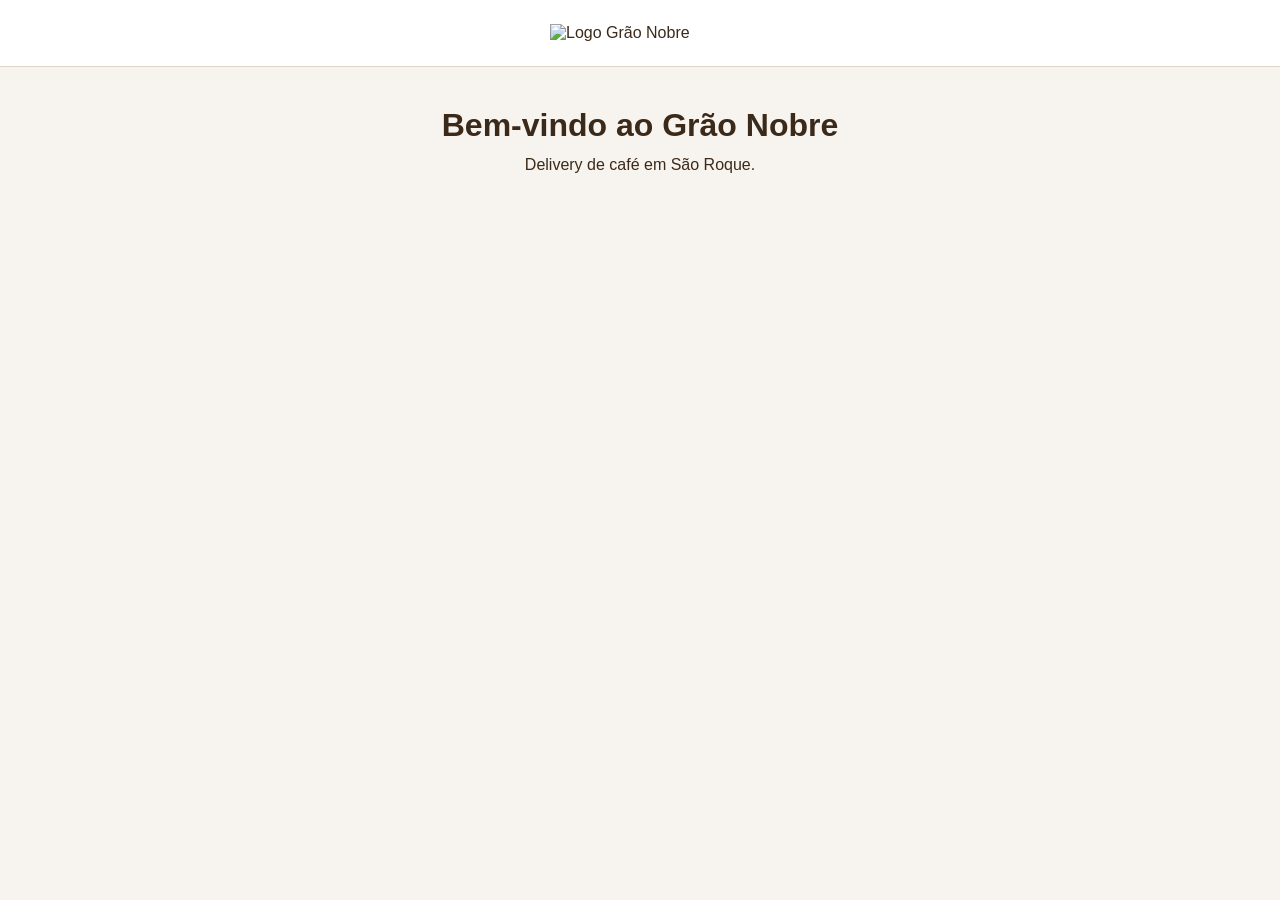
==== grao-nobre-front-end/index.html @ 2cbb4b58 "Implementado estrutura inicial e Logotipo" ====
<!DOCTYPE html>
<html lang="pt-BR">
<head>
    <meta charset="UTF-8">
    <meta name="viewport" content="width=device-width, initial-scale=1.0">
    <title>Grão Nobre São Roque - Desde 2026</title>
    <link rel="stylesheet" href="css/style.css">
</head>
<body>
    <header class="cabecalho">
        <img
            class="logo"
            src="https://res.cloudinary.com/jbci8qwj/image/upload/v1795135930/logo-grao-nobre.png"
            alt="Logo Grão Nobre"
        >
    </header>

    <main class="conteudo">
        <h1>Bem-vindo ao Grão Nobre</h1>
        <p>Delivery de café em São Roque.</p>
    </main>

    <script src="js/api.js"></script>
</body>
</html>
---- grao-nobre-front-end/css/style.css ----
* {
    margin: 0;
    padding: 0;
    box-sizing: border-box;
}

body {
    font-family: Arial, sans-serif;
    background-color: #f7f3ee;
    color: #3b2a1a;
}

.cabecalho {
    display: flex;
    justify-content: center;
    align-items: center;
    padding: 24px;
    background-color: #ffffff;
    border-bottom: 1px solid #e2d6c8;
}

.logo {
    width: 180px;
    height: auto;
}

.conteudo {
    max-width: 1100px;
    margin: 0 auto;
    padding: 40px 20px;
    text-align: center;
}

.conteudo h1 {
    margin-bottom: 12px;
}
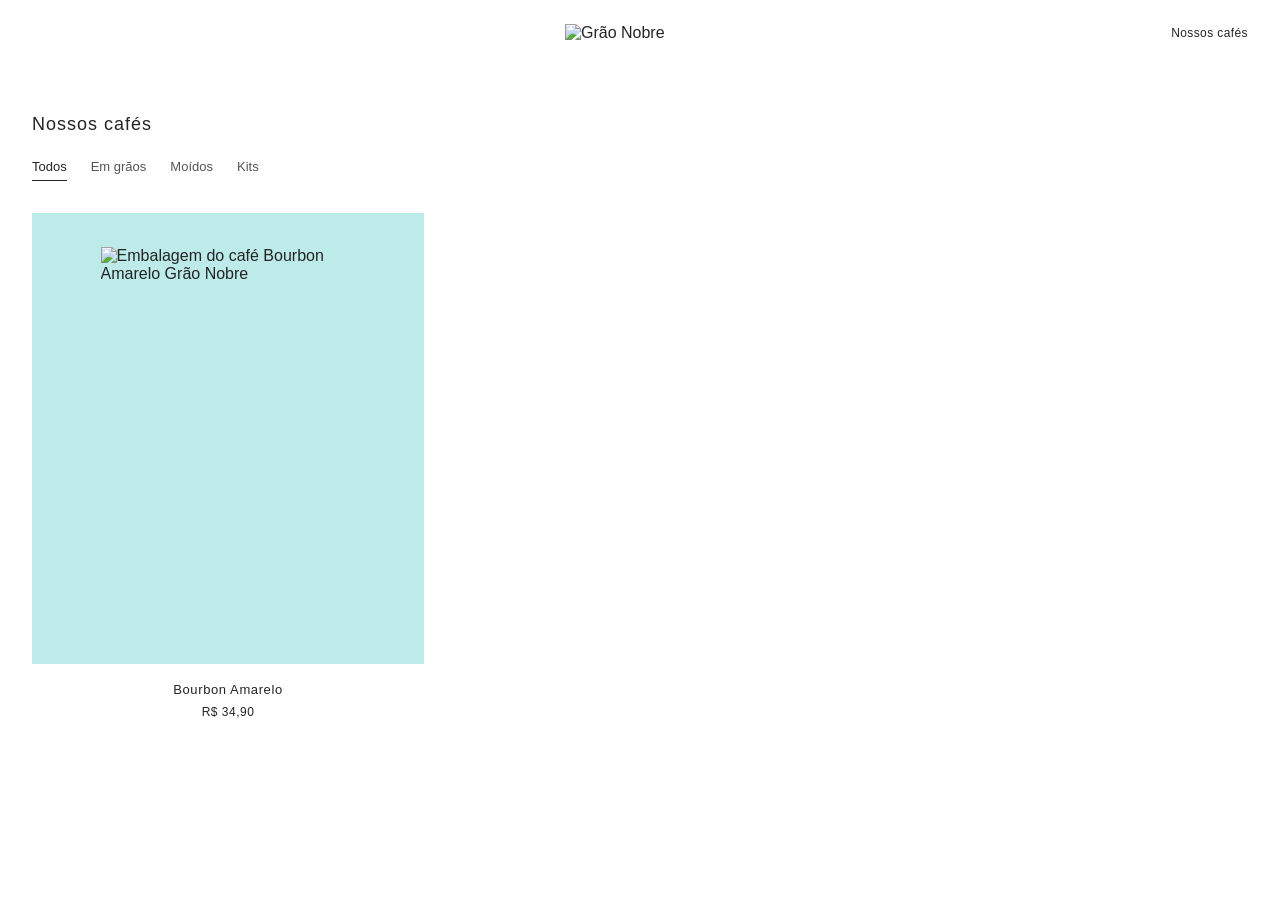
==== commit 57e9c419: "Layout inicial da vitrine com card estático" ====
--- a/grao-nobre-front-end/index.html
+++ b/grao-nobre-front-end/index.html
@@ -3,23 +3,84 @@
 <head>
     <meta charset="UTF-8">
     <meta name="viewport" content="width=device-width, initial-scale=1.0">
-    <title>Grão Nobre São Roque - Desde 2026</title>
+
+    <title>Grão Nobre</title>
+
     <link rel="stylesheet" href="css/style.css">
 </head>
 <body>
     <header class="cabecalho">
-        <img
-            class="logo"
-            src="https://res.cloudinary.com/jbci8qwj/image/upload/v1795135930/logo-grao-nobre.png"
-            alt="Logo Grão Nobre"
-        >
+        <a class="marca" href="index.html" aria-label="Grão Nobre - início">
+            <img
+                class="logo"
+                src="https://res.cloudinary.com/jbci8qwj/image/upload/v1795135930/logo-grao-nobre.png"
+                alt="Grão Nobre"
+            >
+        </a>
+
+        <a class="cabecalho-link" href="#catalogo">
+            Nossos cafés
+        </a>
     </header>
 
     <main class="conteudo">
-        <h1>Bem-vindo ao Grão Nobre</h1>
-        <p>Delivery de café em São Roque.</p>
+        <section id="catalogo" aria-labelledby="titulo-catalogo">
+            <h1 id="titulo-catalogo" class="titulo-catalogo">
+                Nossos cafés
+            </h1>
+
+            <!-- Estrutura visual: os filtros serão implementados depois. -->
+            <nav class="categorias" aria-label="Categorias de produtos">
+                <button
+                    class="categoria categoria-ativa"
+                    type="button"
+                    aria-pressed="true"
+                >
+                    Todos
+                </button>
+
+                <button
+                    class="categoria"
+                    type="button"
+                    aria-pressed="false"
+                >
+                    Em grãos
+                </button>
+
+                <button
+                    class="categoria"
+                    type="button"
+                    aria-pressed="false"
+                >
+                    Moídos
+                </button>
+
+                <button
+                    class="categoria"
+                    type="button"
+                    aria-pressed="false"
+                >
+                    Kits
+                </button>
+            </nav>
+
+            <div class="lista-produtos" id="lista-produtos">
+                <!-- Card provisório para validar o layout antes da API. -->
+                <article class="produto">
+                    <div class="produto-imagem produto-bourbon-amarelo">
+                        <img
+                            src="https://res.cloudinary.com/jbci8qwj/image/upload/v1795139340/bourbon-amarelo.svg"
+                            alt="Embalagem do café Bourbon Amarelo Grão Nobre"
+                        >
+                    </div>
+
+                    <div class="produto-informacoes">
+                        <h2 class="produto-nome">Bourbon Amarelo</h2>
+                        <p class="produto-preco">R$ 34,90</p>
+                    </div>
+                </article>
+            </div>
+        </section>
     </main>
-
-    <script src="js/api.js"></script>
 </body>
 </html>
--- a/grao-nobre-front-end/css/style.css
+++ b/grao-nobre-front-end/css/style.css
@@ -4,33 +4,185 @@
     box-sizing: border-box;
 }
 
+html {
+    scroll-behavior: smooth;
+}
+
 body {
-    font-family: Arial, sans-serif;
-    background-color: #f7f3ee;
-    color: #3b2a1a;
+    font-family: Arial, Helvetica, sans-serif;
+    background-color: #ffffff;
+    color: #242424;
+}
+
+a {
+    color: inherit;
+    text-decoration: none;
+}
+
+button {
+    font: inherit;
 }
 
 .cabecalho {
-    display: flex;
-    justify-content: center;
+    display: grid;
+    grid-template-columns: 1fr auto 1fr;
     align-items: center;
-    padding: 24px;
-    background-color: #ffffff;
-    border-bottom: 1px solid #e2d6c8;
+    gap: 24px;
+    max-width: 1440px;
+    margin: 0 auto;
+    padding: 24px 32px;
+}
+
+.marca {
+    grid-column: 2;
+    display: block;
 }
 
 .logo {
-    width: 180px;
+    display: block;
+    width: 150px;
     height: auto;
 }
 
+.cabecalho-link {
+    grid-column: 3;
+    justify-self: end;
+    font-size: 12px;
+    letter-spacing: 0.4px;
+}
+
+.cabecalho-link:hover {
+    text-decoration: underline;
+    text-underline-offset: 5px;
+}
+
 .conteudo {
-    max-width: 1100px;
+    max-width: 1440px;
     margin: 0 auto;
-    padding: 40px 20px;
+    padding: 48px 32px 64px;
+}
+
+.titulo-catalogo {
+    margin-bottom: 24px;
+    font-size: 18px;
+    font-weight: 400;
+    letter-spacing: 1px;
+}
+
+.categorias {
+    display: flex;
+    flex-wrap: wrap;
+    gap: 24px;
+    margin-bottom: 32px;
+}
+
+.categoria {
+    padding: 0 0 6px;
+    border: 0;
+    border-bottom: 1px solid transparent;
+    background-color: transparent;
+    color: #555555;
+    font-size: 13px;
+    cursor: pointer;
+}
+
+.categoria:hover,
+.categoria-ativa {
+    border-bottom-color: #242424;
+    color: #242424;
+}
+
+a:focus-visible,
+button:focus-visible {
+    outline: 2px solid #242424;
+    outline-offset: 5px;
+}
+
+.lista-produtos {
+    display: grid;
+    grid-template-columns: repeat(3, minmax(0, 1fr));
+    gap: 40px 20px;
+}
+
+.produto {
+    min-width: 0;
+}
+
+.produto-imagem {
+    display: flex;
+    align-items: center;
+    justify-content: center;
+    aspect-ratio: 1 / 1.15;
+    overflow: hidden;
+}
+
+.produto-bourbon-amarelo {
+    background-color: #bcebe9;
+}
+
+.produto-imagem img {
+    display: block;
+    width: 65%;
+    height: 85%;
+    object-fit: contain;
+}
+
+.produto-informacoes {
+    padding: 18px 8px 0;
     text-align: center;
 }
 
-.conteudo h1 {
-    margin-bottom: 12px;
+.produto-nome {
+    margin-bottom: 8px;
+    font-size: 13px;
+    font-weight: 400;
+    letter-spacing: 0.6px;
+}
+
+.produto-preco {
+    font-size: 12px;
+    letter-spacing: 0.5px;
+}
+
+@media (max-width: 768px) {
+    .cabecalho {
+        grid-template-columns: 1fr auto;
+        padding: 20px;
+    }
+
+    .marca {
+        grid-column: 1;
+        justify-self: start;
+    }
+
+    .cabecalho-link {
+        grid-column: 2;
+    }
+
+    .logo {
+        width: 130px;
+    }
+
+    .conteudo {
+        padding: 32px 20px 48px;
+    }
+
+    .lista-produtos {
+        grid-template-columns: repeat(2, minmax(0, 1fr));
+        gap: 32px 16px;
+    }
+
+    .categorias {
+        gap: 20px;
+    }
+}
+
+@media (max-width: 480px) {
+    .lista-produtos {
+        grid-template-columns: 1fr;
+    }
+
+    .cabecalho-link {
+        font-size: 11px;
+    }
 }
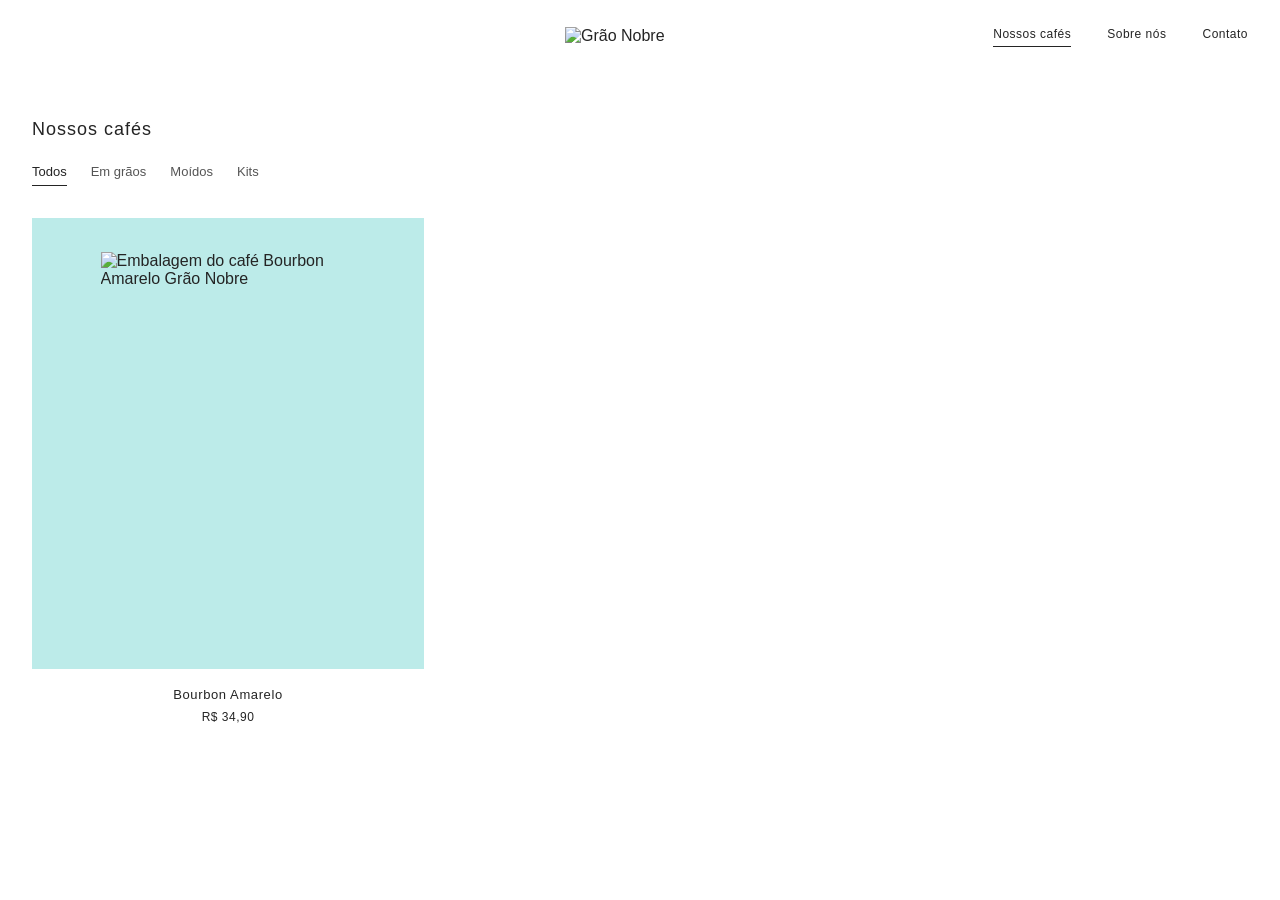
==== commit 5f4cdb40: "Adicionado menu principal responsivo" ====
--- a/grao-nobre-front-end/index.html
+++ b/grao-nobre-front-end/index.html
@@ -7,20 +7,43 @@
     <title>Grão Nobre</title>
 
     <link rel="stylesheet" href="css/style.css">
+    <script src="js/menu.js" defer></script>
 </head>
 <body>
     <header class="cabecalho">
-        <a class="marca" href="index.html" aria-label="Grão Nobre - início">
-            <img
-                class="logo"
-                src="https://res.cloudinary.com/jbci8qwj/image/upload/v1795135930/logo-grao-nobre.png"
-                alt="Grão Nobre"
-            >
-        </a>
+    <a class="marca" href="index.html" aria-label="Grão Nobre - início">
+        <img
+            class="logo"
+            src="https://res.cloudinary.com/jbci8qwj/image/upload/v1795135930/logo-grao-nobre.png"
+            alt="Grão Nobre"
+        >
+    </a>
 
-        <a class="cabecalho-link" href="#catalogo">
-            Nossos cafés
-        </a>
+    <nav class="menu" aria-label="Menu principal">
+        <button
+            class="menu-botao"
+            type="button"
+            aria-expanded="false"
+            aria-controls="menu-principal"
+        >
+            <span class="menu-botao-texto">Menu</span>
+            <span class="menu-icone" aria-hidden="true">☰</span>
+        </button>
+
+        <ul class="menu-lista" id="menu-principal">
+            <li>
+                <a class="menu-link menu-link-ativo" href="index.html" aria-current="page">Nossos cafés</a>
+            </li>
+
+            <li>
+                <a class="menu-link" href="sobre.html">Sobre nós</a>
+            </li>
+
+            <li>
+                <a class="menu-link" href="contato.html">Contato</a>
+            </li>
+        </ul>
+    </nav>
     </header>
 
     <main class="conteudo">
--- a/grao-nobre-front-end/css/style.css
+++ b/grao-nobre-front-end/css/style.css
@@ -185,4 +185,193 @@
     .cabecalho-link {
         font-size: 11px;
     }
+}
+
+.titulo-pagina {
+    margin-bottom: 32px;
+    font-size: 24px;
+    font-weight: 400;
+    letter-spacing: 1px;
+}
+
+.texto-pagina {
+    max-width: 720px;
+    margin-bottom: 48px;
+    font-size: 15px;
+    line-height: 1.7;
+    color: #555555;
+}
+
+.texto-pagina p + p {
+    margin-top: 20px;
+}
+
+.valores {
+    display: grid;
+    grid-template-columns: repeat(3, minmax(0, 1fr));
+    gap: 24px;
+}
+
+.valor {
+    padding: 32px 28px;
+    background-color: #f7f5f2;
+}
+
+.valor-titulo {
+    margin-bottom: 12px;
+    font-size: 15px;
+    font-weight: 600;
+    letter-spacing: 0.6px;
+}
+
+.valor-texto {
+    font-size: 14px;
+    line-height: 1.6;
+    color: #555555;
+}
+
+.contato-conteudo {
+    display: grid;
+    grid-template-columns: 1fr 1fr;
+    gap: 48px;
+    align-items: start;
+}
+
+.formulario-contato {
+    padding: 32px;
+    background-color: #f7f5f2;
+}
+
+.campo {
+    display: flex;
+    flex-direction: column;
+    gap: 8px;
+    margin-bottom: 20px;
+}
+
+.campo label {
+    font-size: 13px;
+    letter-spacing: 0.5px;
+}
+
+.campo input,
+.campo textarea {
+    padding: 14px;
+    border: 1px solid #d9d4cd;
+    background-color: #ffffff;
+    font: inherit;
+    font-size: 14px;
+    color: #242424;
+}
+
+.campo input:focus,
+.campo textarea:focus {
+    border-color: #242424;
+    outline: none;
+}
+
+.botao-enviar {
+    padding: 14px 28px;
+    border: 0;
+    background-color: #242424;
+    color: #ffffff;
+    font-size: 13px;
+    letter-spacing: 0.8px;
+    cursor: pointer;
+}
+
+.botao-enviar:hover {
+    background-color: #3d3d3d;
+}
+
+@media (max-width: 768px) {
+    .valores {
+        grid-template-columns: 1fr;
+    }
+
+    .contato-conteudo {
+        grid-template-columns: 1fr;
+        gap: 32px;
+    }
+}
+
+.menu {
+    position: relative;
+    justify-self: end;
+}
+
+.menu-botao {
+    display: none;
+    align-items: center;
+    gap: 10px;
+    padding: 10px 14px;
+    border: 1px solid #d9d4cd;
+    background-color: #ffffff;
+    font-size: 12px;
+    letter-spacing: 0.5px;
+    cursor: pointer;
+}
+
+.menu-icone {
+    font-size: 16px;
+    line-height: 1;
+}
+
+.menu-lista {
+    display: flex;
+    align-items: center;
+    gap: 36px;
+    list-style: none;
+}
+
+.menu-link {
+    font-size: 12px;
+    letter-spacing: 0.5px;
+}
+
+.menu-link {
+    display: inline-block;
+    padding-bottom: 5px;
+    border-bottom: 1px solid transparent;
+}
+
+.menu-link:hover, .menu-link-ativo {
+    border-bottom-color: #242424;
+}
+
+@media (max-width: 768px) {
+    .menu-botao {
+        display: flex;
+    }
+
+    .menu-lista {
+        position: absolute;
+        top: calc(100% + 12px);
+        right: 0;
+        z-index: 10;
+        display: none;
+        flex-direction: column;
+        align-items: stretch;
+        gap: 0;
+        min-width: 220px;
+        padding: 12px 0;
+        border: 1px solid #d9d4cd;
+        background-color: #ffffff;
+        box-shadow: 0 10px 24px rgba(0, 0, 0, 0.08);
+    }
+
+    .menu-lista.aberto {
+        display: flex;
+    }
+
+    .menu-link {
+        display: block;
+        padding: 14px 20px;
+        border-bottom: 0;
+    }
+
+    .menu-link:hover,
+    .menu-link-ativo {
+        background-color: #f7f5f2;
+    }
 }
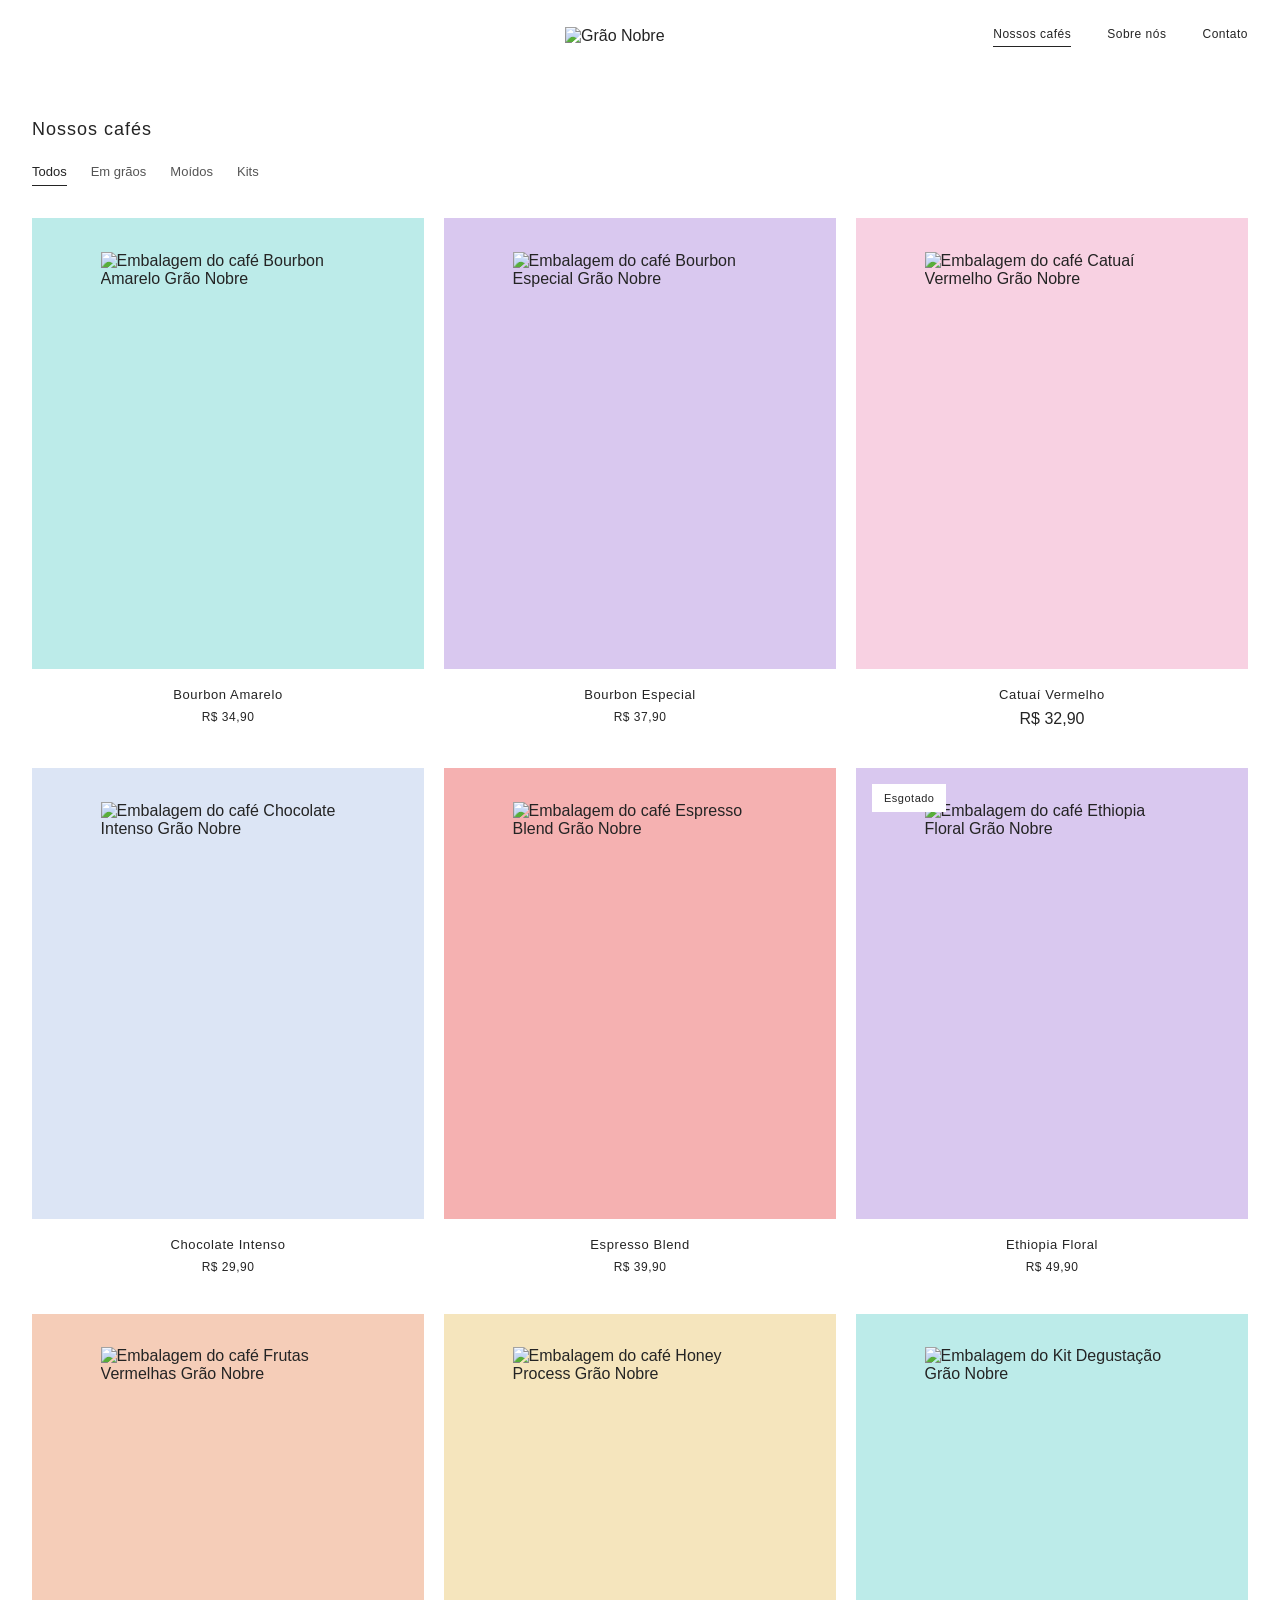
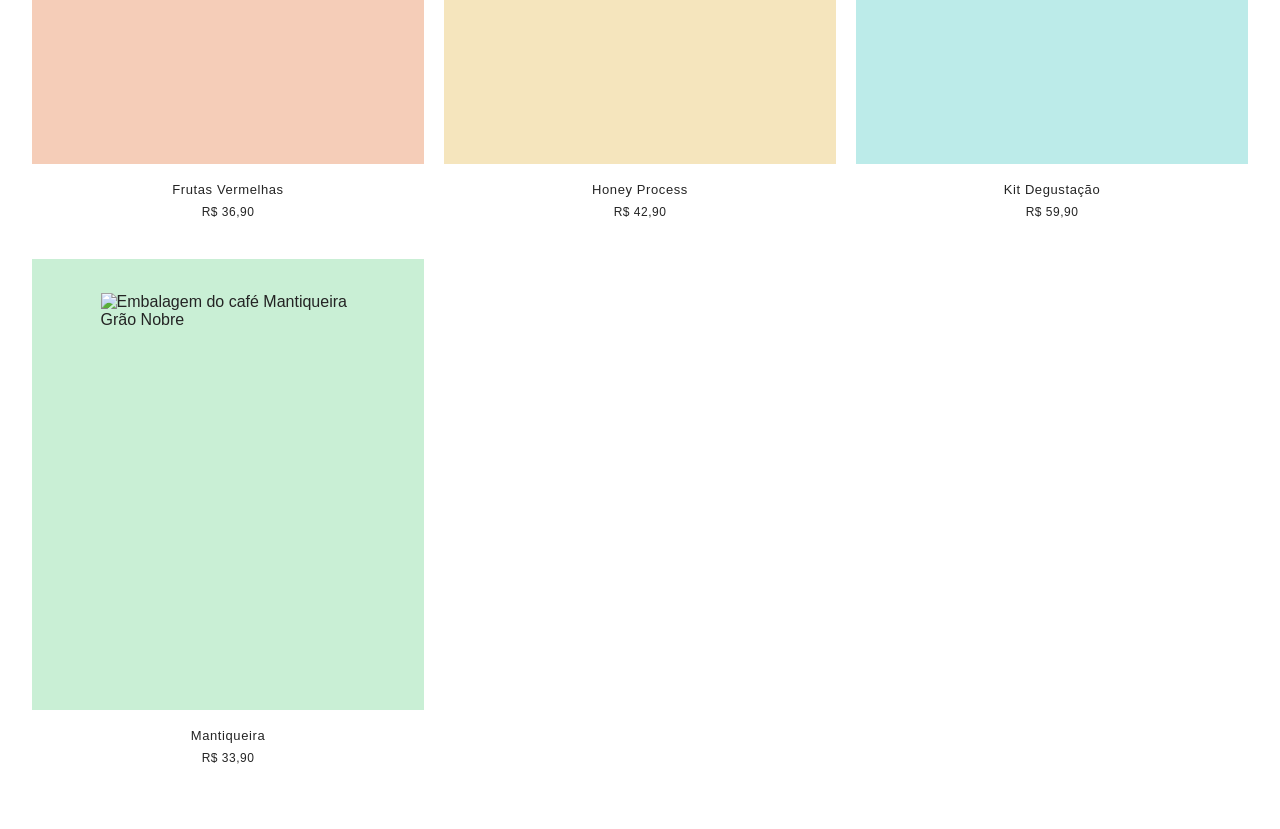
==== commit 9805afce: "Adicionado demais produtos e cards à vitrine estática" ====
--- a/grao-nobre-front-end/index.html
+++ b/grao-nobre-front-end/index.html
@@ -1,5 +1,6 @@
 <!DOCTYPE html>
 <html lang="pt-BR">
+
 <head>
     <meta charset="UTF-8">
     <meta name="viewport" content="width=device-width, initial-scale=1.0">
@@ -9,41 +10,34 @@
     <link rel="stylesheet" href="css/style.css">
     <script src="js/menu.js" defer></script>
 </head>
+
 <body>
     <header class="cabecalho">
-    <a class="marca" href="index.html" aria-label="Grão Nobre - início">
-        <img
-            class="logo"
-            src="https://res.cloudinary.com/jbci8qwj/image/upload/v1795135930/logo-grao-nobre.png"
-            alt="Grão Nobre"
-        >
-    </a>
+        <a class="marca" href="index.html" aria-label="Grão Nobre - início">
+            <img class="logo" src="https://res.cloudinary.com/jbci8qwj/image/upload/v1795135930/logo-grao-nobre.png"
+                alt="Grão Nobre">
+        </a>
 
-    <nav class="menu" aria-label="Menu principal">
-        <button
-            class="menu-botao"
-            type="button"
-            aria-expanded="false"
-            aria-controls="menu-principal"
-        >
-            <span class="menu-botao-texto">Menu</span>
-            <span class="menu-icone" aria-hidden="true">☰</span>
-        </button>
+        <nav class="menu" aria-label="Menu principal">
+            <button class="menu-botao" type="button" aria-expanded="false" aria-controls="menu-principal">
+                <span class="menu-botao-texto">Menu</span>
+                <span class="menu-icone" aria-hidden="true">☰</span>
+            </button>
 
-        <ul class="menu-lista" id="menu-principal">
-            <li>
-                <a class="menu-link menu-link-ativo" href="index.html" aria-current="page">Nossos cafés</a>
-            </li>
+            <ul class="menu-lista" id="menu-principal">
+                <li>
+                    <a class="menu-link menu-link-ativo" href="index.html" aria-current="page">Nossos cafés</a>
+                </li>
 
-            <li>
-                <a class="menu-link" href="sobre.html">Sobre nós</a>
-            </li>
+                <li>
+                    <a class="menu-link" href="sobre.html">Sobre nós</a>
+                </li>
 
-            <li>
-                <a class="menu-link" href="contato.html">Contato</a>
-            </li>
-        </ul>
-    </nav>
+                <li>
+                    <a class="menu-link" href="contato.html">Contato</a>
+                </li>
+            </ul>
+        </nav>
     </header>
 
     <main class="conteudo">
@@ -54,47 +48,29 @@
 
             <!-- Estrutura visual: os filtros serão implementados depois. -->
             <nav class="categorias" aria-label="Categorias de produtos">
-                <button
-                    class="categoria categoria-ativa"
-                    type="button"
-                    aria-pressed="true"
-                >
+                <button class="categoria categoria-ativa" type="button" aria-pressed="true">
                     Todos
                 </button>
 
-                <button
-                    class="categoria"
-                    type="button"
-                    aria-pressed="false"
-                >
+                <button class="categoria" type="button" aria-pressed="false">
                     Em grãos
                 </button>
 
-                <button
-                    class="categoria"
-                    type="button"
-                    aria-pressed="false"
-                >
+                <button class="categoria" type="button" aria-pressed="false">
                     Moídos
                 </button>
 
-                <button
-                    class="categoria"
-                    type="button"
-                    aria-pressed="false"
-                >
+                <button class="categoria" type="button" aria-pressed="false">
                     Kits
                 </button>
             </nav>
 
             <div class="lista-produtos" id="lista-produtos">
-                <!-- Card provisório para validar o layout antes da API. -->
+                <!-- Cards estáticos para validar o layout antes da integração com a API. -->
                 <article class="produto">
                     <div class="produto-imagem produto-bourbon-amarelo">
-                        <img
-                            src="https://res.cloudinary.com/jbci8qwj/image/upload/v1795139340/bourbon-amarelo.svg"
-                            alt="Embalagem do café Bourbon Amarelo Grão Nobre"
-                        >
+                        <img src="https://res.cloudinary.com/jbci8qwj/image/upload/v1795139340/bourbon-amarelo.svg"
+                            alt="Embalagem do café Bourbon Amarelo Grão Nobre">
                     </div>
 
                     <div class="produto-informacoes">
@@ -102,8 +78,121 @@
                         <p class="produto-preco">R$ 34,90</p>
                     </div>
                 </article>
+
+                <article class="produto">
+                    <div class="produto-imagem produto-bourbon-especial">
+                        <img src="https://res.cloudinary.com/jbci8qwj/image/upload/v1795139341/bourbon-especial.svg"
+                            alt="Embalagem do café Bourbon Especial Grão Nobre">
+                    </div>
+
+                    <div class="produto-informacoes">
+                        <h2 class="produto-nome">Bourbon Especial</h2>
+                        <p class="produto-preco">R$ 37,90</p>
+                    </div>
+                </article>
+
+                <article class="produto">
+                    <div class="produto-imagem produto-catuai-vermelho">
+                        <img src="https://res.cloudinary.com/jbci8qwj/image/upload/v1795139342/catuai-vermelho.svg"
+                            alt="Embalagem do café Catuaí Vermelho Grão Nobre">
+                    </div>
+
+                    <div class="produto-informacoes">
+                        <h2 class="produto-nome">Catuaí Vermelho</h2>
+                        <p class="produto-precoco">R$ 32,90</p>
+                    </div>
+                </article>
+
+                <article class="produto">
+                    <div class="produto-imagem produto-chocolate-intenso">
+                        <img src="https://res.cloudinary.com/jbci8qwj/image/upload/v1795139346/chocolate-intenso.svg"
+                            alt="Embalagem do café Chocolate Intenso Grão Nobre" loading="lazy">
+                    </div>
+
+                    <div class="produto-informacoes">
+                        <h2 class="produto-nome">Chocolate Intenso</h2>
+                        <p class="produto-preco">R$ 29,90</p>
+                    </div>
+                </article>
+
+                <article class="produto">
+                    <div class="produto-imagem produto-espresso-blend">
+                        <img src="https://res.cloudinary.com/jbci8qwj/image/upload/v1795139348/espresso-blend.svg"
+                            alt="Embalagem do café Espresso Blend Grão Nobre" loading="lazy">
+                    </div>
+
+                    <div class="produto-informacoes">
+                        <h2 class="produto-nome">Espresso Blend</h2>
+                        <p class="produto-preco">R$ 39,90</p>
+                    </div>
+                </article>
+
+                <article class="produto">
+                    <div class="produto-imagem produto-ethiopia-floral">
+                        <span class="produto-selo">Esgotado</span>
+
+                        <img src="https://res.cloudinary.com/jbci8qwj/image/upload/v1795139350/ethiopia-floral.svg"
+                            alt="Embalagem do café Ethiopia Floral Grão Nobre" loading="lazy">
+                    </div>
+
+                    <div class="produto-informacoes">
+                        <h2 class="produto-nome">Ethiopia Floral</h2>
+                        <p class="produto-preco">R$ 49,90</p>
+                    </div>
+                </article>
+
+                <article class="produto">
+                    <div class="produto-imagem produto-frutas-vermelhas">
+                        <img src="https://res.cloudinary.com/jbci8qwj/image/upload/v1795139355/frutas-vermelhas.svg"
+                            alt="Embalagem do café Frutas Vermelhas Grão Nobre" loading="lazy">
+                    </div>
+
+                    <div class="produto-informacoes">
+                        <h2 class="produto-nome">Frutas Vermelhas</h2>
+                        <p class="produto-preco">R$ 36,90</p>
+                    </div>
+                </article>
+
+                <article class="produto">
+                    <div class="produto-imagem produto-honey-process">
+                        <img src="https://res.cloudinary.com/jbci8qwj/image/upload/v1795139356/honey-process.svg"
+                            alt="Embalagem do café Honey Process Grão Nobre" loading="lazy">
+                    </div>
+
+                    <div class="produto-informacoes">
+                        <h2 class="produto-nome">Honey Process</h2>
+                        <p class="produto-preco">R$ 42,90</p>
+                    </div>
+                </article>
+
+                <article class="produto">
+                    <div class="produto-imagem produto-kit-degustacao">
+                        <img src="https://res.cloudinary.com/jbci8qwj/image/upload/v1795139358/kit-degustacao.svg"
+                            alt="Embalagem do Kit Degustação Grão Nobre" loading="lazy">
+                    </div>
+
+                    <div class="produto-informacoes">
+                        <h2 class="produto-nome">Kit Degustação</h2>
+                        <p class="produto-preco">R$ 59,90</p>
+                    </div>
+                </article>
+
+                <article class="produto">
+                    <div class="produto-imagem produto-mantiqueira">
+                        <img src="https://res.cloudinary.com/jbci8qwj/image/upload/v1795139362/mantiqueira.svg"
+                            alt="Embalagem do café Mantiqueira Grão Nobre" loading="lazy">
+                    </div>
+
+                    <div class="produto-informacoes">
+                        <h2 class="produto-nome">Mantiqueira</h2>
+                        <p class="produto-preco">R$ 33,90</p>
+                    </div>
+                </article>
+            </div>
+            </article>
             </div>
         </section>
     </main>
 </body>
+
 </html>
--- a/grao-nobre-front-end/css/style.css
+++ b/grao-nobre-front-end/css/style.css
@@ -109,6 +109,7 @@
 }
 
 .produto-imagem {
+    position: relative;
     display: flex;
     align-items: center;
     justify-content: center;
@@ -116,8 +117,55 @@
     overflow: hidden;
 }
 
+.produto-selo {
+    position: absolute;
+    top: 16px;
+    left: 16px;
+    padding: 8px 12px;
+    background-color: #ffffff;
+    color: #242424;
+    font-size: 11px;
+    letter-spacing: 0.5px;
+}
+
 .produto-bourbon-amarelo {
     background-color: #bcebe9;
+}
+
+.produto-bourbon-especial {
+    background-color: #d9c8ef;
+}
+
+.produto-catuai-vermelho {
+    background-color: #f8d1e2;
+}
+
+.produto-chocolate-intenso {
+    background-color: #dce5f5;
+}
+
+.produto-espresso-blend {
+    background-color: #f5b1b1;
+}
+
+.produto-ethiopia-floral {
+    background-color: #d9c8ef;
+}
+
+.produto-frutas-vermelhas {
+    background-color: #f5cdb8;
+}
+
+.produto-honey-process {
+    background-color: #f5e5bd;
+}
+
+.produto-kit-degustacao {
+    background-color: #bcebe9;
+}
+
+.produto-mantiqueira {
+    background-color: #c9efd5;
 }
 
 .produto-imagem img {
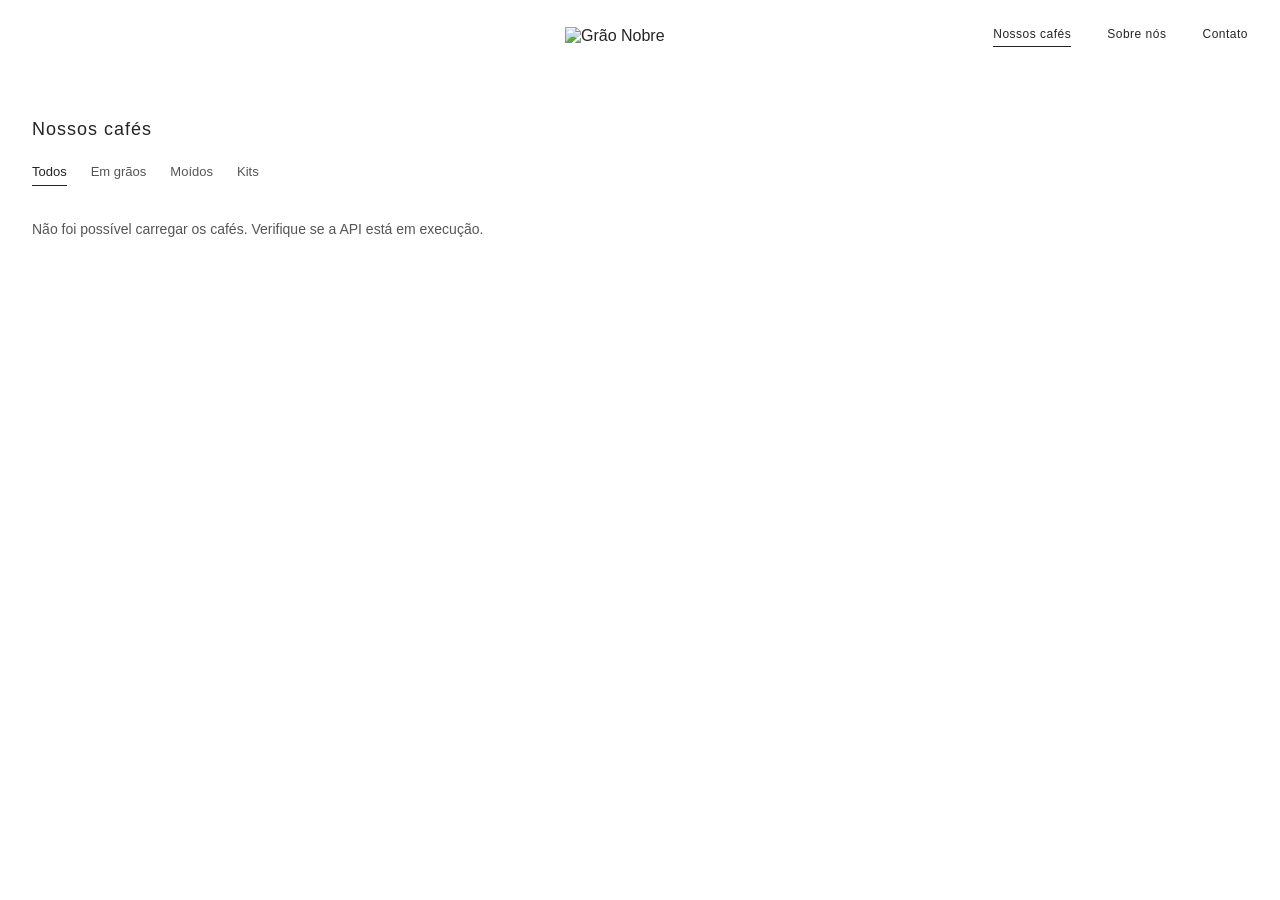
==== commit a6060730: "Integração da vitrine com a API de produtos" ====
--- a/grao-nobre-front-end/index.html
+++ b/grao-nobre-front-end/index.html
@@ -9,6 +9,8 @@
 
     <link rel="stylesheet" href="css/style.css">
     <script src="js/menu.js" defer></script>
+    <script src="js/api.js" defer></script>
+    <script src="js/vitrine.js" defer></script>
 </head>
 
 <body>
@@ -65,132 +67,11 @@
                 </button>
             </nav>
 
-            <div class="lista-produtos" id="lista-produtos">
-                <!-- Cards estáticos para validar o layout antes da integração com a API. -->
-                <article class="produto">
-                    <div class="produto-imagem produto-bourbon-amarelo">
-                        <img src="https://res.cloudinary.com/jbci8qwj/image/upload/v1795139340/bourbon-amarelo.svg"
-                            alt="Embalagem do café Bourbon Amarelo Grão Nobre">
-                    </div>
+            <p id="mensagem-produtos" class="mensagem-produtos" role="status">
+                Carregando cafés...
+            </p>
 
-                    <div class="produto-informacoes">
-                        <h2 class="produto-nome">Bourbon Amarelo</h2>
-                        <p class="produto-preco">R$ 34,90</p>
-                    </div>
-                </article>
-
-                <article class="produto">
-                    <div class="produto-imagem produto-bourbon-especial">
-                        <img src="https://res.cloudinary.com/jbci8qwj/image/upload/v1795139341/bourbon-especial.svg"
-                            alt="Embalagem do café Bourbon Especial Grão Nobre">
-                    </div>
-
-                    <div class="produto-informacoes">
-                        <h2 class="produto-nome">Bourbon Especial</h2>
-                        <p class="produto-preco">R$ 37,90</p>
-                    </div>
-                </article>
-
-                <article class="produto">
-                    <div class="produto-imagem produto-catuai-vermelho">
-                        <img src="https://res.cloudinary.com/jbci8qwj/image/upload/v1795139342/catuai-vermelho.svg"
-                            alt="Embalagem do café Catuaí Vermelho Grão Nobre">
-                    </div>
-
-                    <div class="produto-informacoes">
-                        <h2 class="produto-nome">Catuaí Vermelho</h2>
-                        <p class="produto-precoco">R$ 32,90</p>
-                    </div>
-                </article>
-
-                <article class="produto">
-                    <div class="produto-imagem produto-chocolate-intenso">
-                        <img src="https://res.cloudinary.com/jbci8qwj/image/upload/v1795139346/chocolate-intenso.svg"
-                            alt="Embalagem do café Chocolate Intenso Grão Nobre" loading="lazy">
-                    </div>
-
-                    <div class="produto-informacoes">
-                        <h2 class="produto-nome">Chocolate Intenso</h2>
-                        <p class="produto-preco">R$ 29,90</p>
-                    </div>
-                </article>
-
-                <article class="produto">
-                    <div class="produto-imagem produto-espresso-blend">
-                        <img src="https://res.cloudinary.com/jbci8qwj/image/upload/v1795139348/espresso-blend.svg"
-                            alt="Embalagem do café Espresso Blend Grão Nobre" loading="lazy">
-                    </div>
-
-                    <div class="produto-informacoes">
-                        <h2 class="produto-nome">Espresso Blend</h2>
-                        <p class="produto-preco">R$ 39,90</p>
-                    </div>
-                </article>
-
-                <article class="produto">
-                    <div class="produto-imagem produto-ethiopia-floral">
-                        <span class="produto-selo">Esgotado</span>
-
-                        <img src="https://res.cloudinary.com/jbci8qwj/image/upload/v1795139350/ethiopia-floral.svg"
-                            alt="Embalagem do café Ethiopia Floral Grão Nobre" loading="lazy">
-                    </div>
-
-                    <div class="produto-informacoes">
-                        <h2 class="produto-nome">Ethiopia Floral</h2>
-                        <p class="produto-preco">R$ 49,90</p>
-                    </div>
-                </article>
-
-                <article class="produto">
-                    <div class="produto-imagem produto-frutas-vermelhas">
-                        <img src="https://res.cloudinary.com/jbci8qwj/image/upload/v1795139355/frutas-vermelhas.svg"
-                            alt="Embalagem do café Frutas Vermelhas Grão Nobre" loading="lazy">
-                    </div>
-
-                    <div class="produto-informacoes">
-                        <h2 class="produto-nome">Frutas Vermelhas</h2>
-                        <p class="produto-preco">R$ 36,90</p>
-                    </div>
-                </article>
-
-                <article class="produto">
-                    <div class="produto-imagem produto-honey-process">
-                        <img src="https://res.cloudinary.com/jbci8qwj/image/upload/v1795139356/honey-process.svg"
-                            alt="Embalagem do café Honey Process Grão Nobre" loading="lazy">
-                    </div>
-
-                    <div class="produto-informacoes">
-                        <h2 class="produto-nome">Honey Process</h2>
-                        <p class="produto-preco">R$ 42,90</p>
-                    </div>
-                </article>
-
-                <article class="produto">
-                    <div class="produto-imagem produto-kit-degustacao">
-                        <img src="https://res.cloudinary.com/jbci8qwj/image/upload/v1795139358/kit-degustacao.svg"
-                            alt="Embalagem do Kit Degustação Grão Nobre" loading="lazy">
-                    </div>
-
-                    <div class="produto-informacoes">
-                        <h2 class="produto-nome">Kit Degustação</h2>
-                        <p class="produto-preco">R$ 59,90</p>
-                    </div>
-                </article>
-
-                <article class="produto">
-                    <div class="produto-imagem produto-mantiqueira">
-                        <img src="https://res.cloudinary.com/jbci8qwj/image/upload/v1795139362/mantiqueira.svg"
-                            alt="Embalagem do café Mantiqueira Grão Nobre" loading="lazy">
-                    </div>
-
-                    <div class="produto-informacoes">
-                        <h2 class="produto-nome">Mantiqueira</h2>
-                        <p class="produto-preco">R$ 33,90</p>
-                    </div>
-                </article>
-            </div>
-            </article>
-            </div>
+            <div class="lista-produtos" id="lista-produtos"></div>
         </section>
     </main>
 </body>
--- a/grao-nobre-front-end/css/style.css
+++ b/grao-nobre-front-end/css/style.css
@@ -422,4 +422,11 @@
     .menu-link-ativo {
         background-color: #f7f5f2;
     }
+}
+
+.mensagem-produtos {
+    margin-bottom: 24px;
+    color: #555555;
+    font-size: 14px;
+    line-height: 1.6;
 }
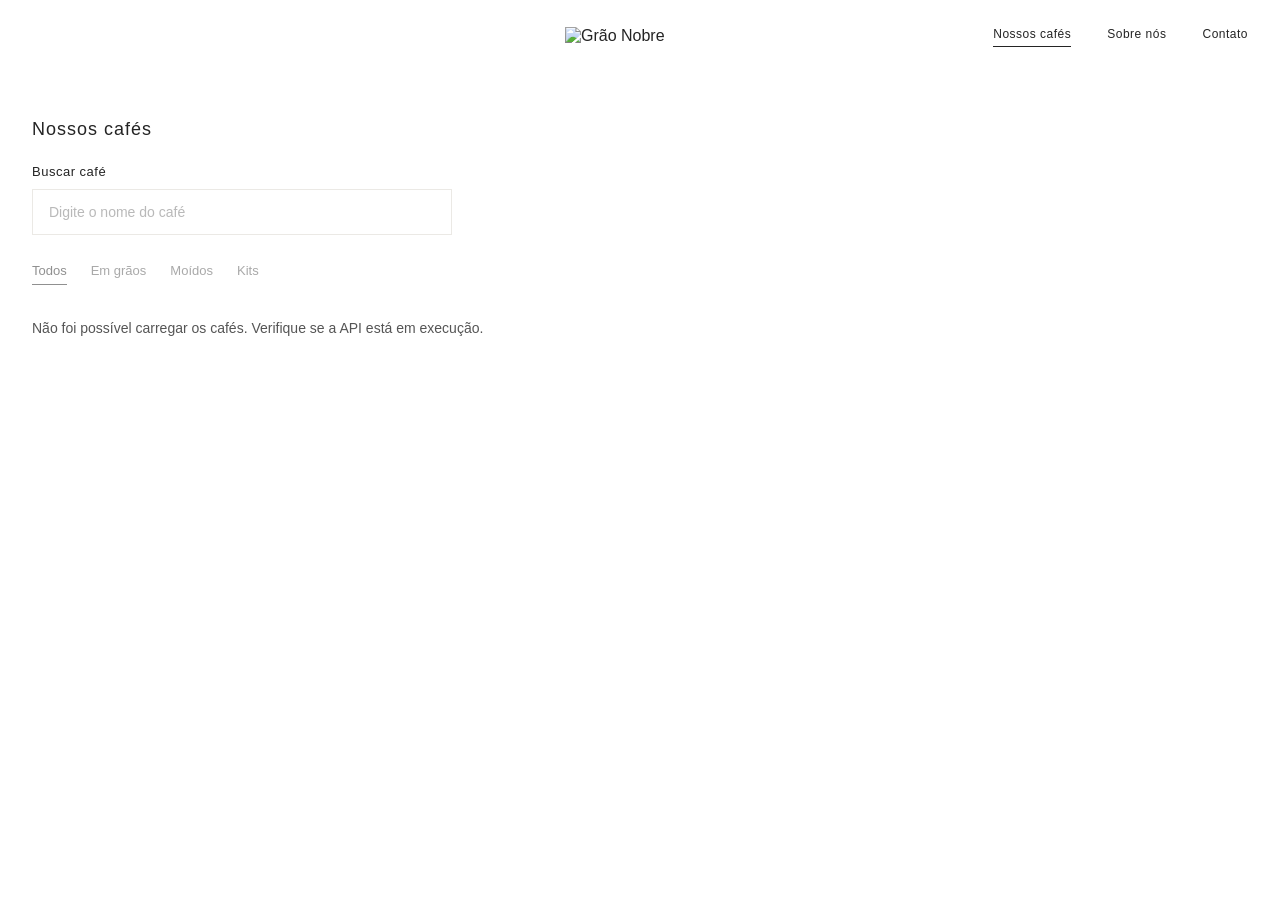
==== commit d20be8bc: "Implementação de busca e filtro por categoria na vitrine" ====
--- a/grao-nobre-front-end/index.html
+++ b/grao-nobre-front-end/index.html
@@ -48,21 +48,30 @@
                 Nossos cafés
             </h1>
 
-            <!-- Estrutura visual: os filtros serão implementados depois. -->
+            <!-- Busca de produtos. -->
+            <div class="busca-produtos">
+                <label for="busca-produtos">Buscar café</label>
+
+                <input type="search" id="busca-produtos" placeholder="Digite o nome do café" autocomplete="off"
+                    disabled>
+            </div>
+
+            <!-- Filtros de produtos. -->
             <nav class="categorias" aria-label="Categorias de produtos">
-                <button class="categoria categoria-ativa" type="button" aria-pressed="true">
+                <button class="categoria categoria-ativa" type="button" data-categoria="todos" aria-pressed="true"
+                    disabled>
                     Todos
                 </button>
 
-                <button class="categoria" type="button" aria-pressed="false">
+                <button class="categoria" type="button" data-categoria="1" aria-pressed="false" disabled>
                     Em grãos
                 </button>
 
-                <button class="categoria" type="button" aria-pressed="false">
+                <button class="categoria" type="button" data-categoria="2" aria-pressed="false" disabled>
                     Moídos
                 </button>
 
-                <button class="categoria" type="button" aria-pressed="false">
+                <button class="categoria" type="button" data-categoria="3" aria-pressed="false" disabled>
                     Kits
                 </button>
             </nav>
--- a/grao-nobre-front-end/css/style.css
+++ b/grao-nobre-front-end/css/style.css
@@ -429,4 +429,39 @@
     color: #555555;
     font-size: 14px;
     line-height: 1.6;
+}
+
+.busca-produtos {
+    display: flex;
+    flex-direction: column;
+    gap: 10px;
+    max-width: 420px;
+    margin-bottom: 28px;
+}
+
+.busca-produtos label {
+    font-size: 13px;
+    letter-spacing: 0.5px;
+}
+
+.busca-produtos input {
+    width: 100%;
+    padding: 14px 16px;
+    border: 1px solid #d9d4cd;
+    border-radius: 0;
+    background-color: #ffffff;
+    color: #242424;
+    font: inherit;
+    font-size: 14px;
+}
+
+.busca-produtos input:focus-visible {
+    outline: 2px solid #242424;
+    outline-offset: 2px;
+}
+
+.busca-produtos input:disabled,
+.categoria:disabled {
+    opacity: 0.5;
+    cursor: not-allowed;
 }
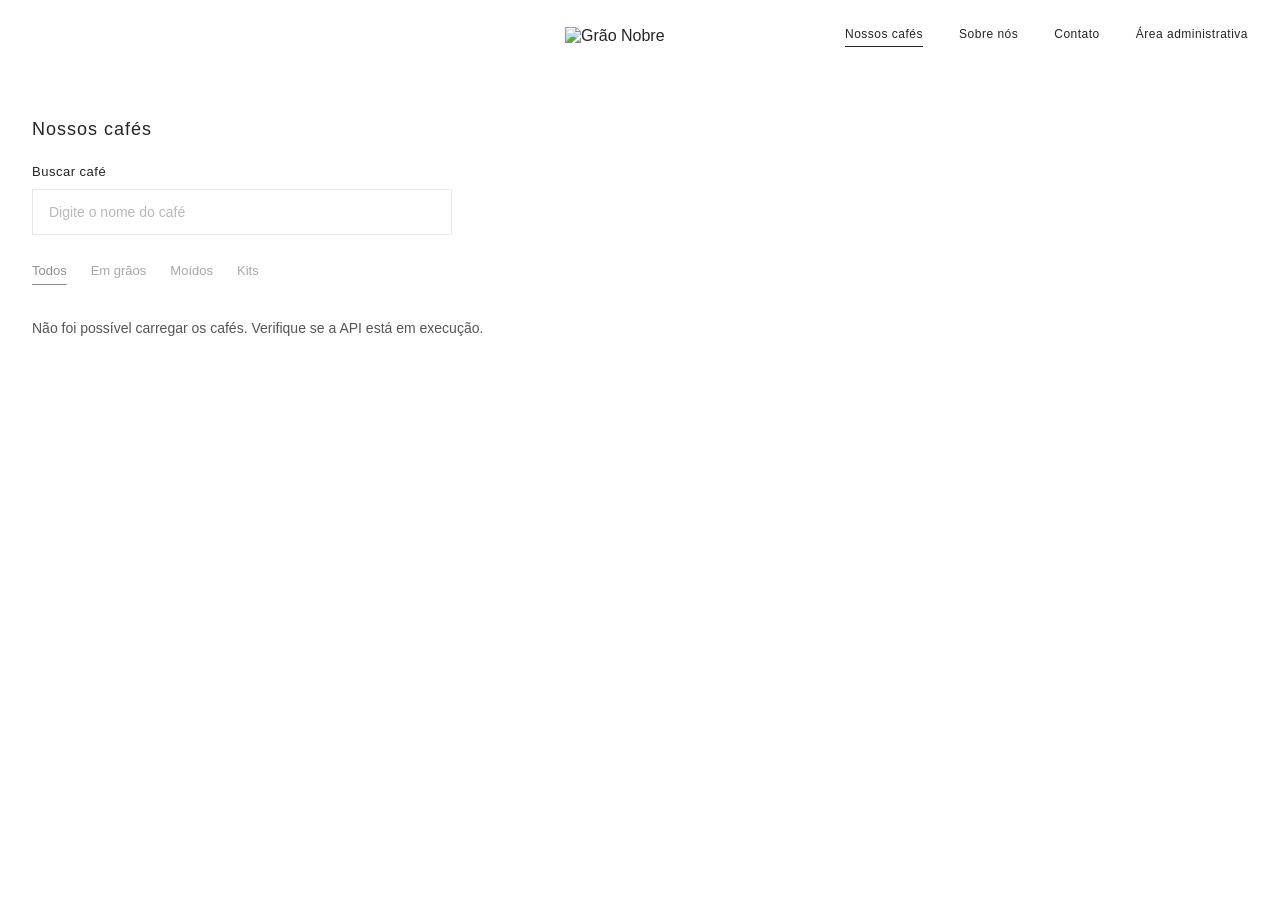
==== commit ca505a11: "Adição de link para Painel Administrativo e remoção de classes antigas" ====
--- a/grao-nobre-front-end/index.html
+++ b/grao-nobre-front-end/index.html
@@ -37,6 +37,10 @@
 
                 <li>
                     <a class="menu-link" href="contato.html">Contato</a>
+                </li>
+
+                <li>
+                    <a class="menu-link" href="admin.html">Área administrativa</a>
                 </li>
             </ul>
         </nav>
--- a/grao-nobre-front-end/css/style.css
+++ b/grao-nobre-front-end/css/style.css
@@ -126,46 +126,6 @@
     color: #242424;
     font-size: 11px;
     letter-spacing: 0.5px;
-}
-
-.produto-bourbon-amarelo {
-    background-color: #bcebe9;
-}
-
-.produto-bourbon-especial {
-    background-color: #d9c8ef;
-}
-
-.produto-catuai-vermelho {
-    background-color: #f8d1e2;
-}
-
-.produto-chocolate-intenso {
-    background-color: #dce5f5;
-}
-
-.produto-espresso-blend {
-    background-color: #f5b1b1;
-}
-
-.produto-ethiopia-floral {
-    background-color: #d9c8ef;
-}
-
-.produto-frutas-vermelhas {
-    background-color: #f5cdb8;
-}
-
-.produto-honey-process {
-    background-color: #f5e5bd;
-}
-
-.produto-kit-degustacao {
-    background-color: #bcebe9;
-}
-
-.produto-mantiqueira {
-    background-color: #c9efd5;
 }
 
 .produto-imagem img {
@@ -464,4 +424,146 @@
 .categoria:disabled {
     opacity: 0.5;
     cursor: not-allowed;
+}
+
+/* Link dos cards da vitrine */
+
+.produto-link {
+    display: block;
+    min-width: 0;
+}
+
+/* Página de detalhes do produto */
+
+.detalhe-voltar {
+    display: inline-block;
+    margin-bottom: 24px;
+    font-size: 13px;
+    color: #555555;
+}
+
+.detalhe-voltar:hover {
+    text-decoration: underline;
+    text-underline-offset: 5px;
+}
+
+.detalhe-oculto {
+    display: none;
+}
+
+.detalhe-produto {
+    display: grid;
+    grid-template-columns: minmax(0, 1fr) minmax(0, 1fr);
+    align-items: center;
+    gap: 72px;
+}
+
+.detalhe-imagem {
+    display: flex;
+    align-items: center;
+    justify-content: center;
+    aspect-ratio: 1 / 1.05;
+    overflow: hidden;
+}
+
+.detalhe-imagem img {
+    display: block;
+    width: 65%;
+    height: 85%;
+    object-fit: contain;
+}
+
+.detalhe-informacoes {
+    min-width: 0;
+    padding: 24px 0;
+}
+
+.detalhe-categoria {
+    margin-bottom: 16px;
+    font-size: 12px;
+    letter-spacing: 1px;
+    text-transform: uppercase;
+    color: #666666;
+}
+
+.detalhe-nome {
+    margin-bottom: 20px;
+    font-size: 36px;
+    line-height: 1.2;
+    font-weight: 400;
+    letter-spacing: 0.5px;
+    overflow-wrap: anywhere;
+}
+
+.detalhe-preco {
+    margin-bottom: 32px;
+    font-size: 22px;
+}
+
+.detalhe-descricao {
+    max-width: 500px;
+    margin-bottom: 32px;
+    font-size: 15px;
+    line-height: 1.8;
+    color: #555555;
+}
+
+.detalhe-caracteristicas {
+    border-top: 1px solid #e5e0da;
+}
+
+.detalhe-caracteristicas > div {
+    display: grid;
+    grid-template-columns: 140px minmax(0, 1fr);
+    gap: 16px;
+    padding: 18px 0;
+    border-bottom: 1px solid #e5e0da;
+    font-size: 13px;
+    line-height: 1.6;
+}
+
+.detalhe-caracteristicas dt {
+    color: #666666;
+}
+
+.detalhe-caracteristicas dd {
+    overflow-wrap: anywhere;
+}
+
+.detalhe-observacao {
+    margin-top: 28px;
+    font-size: 12px;
+    line-height: 1.8;
+    color: #666666;
+}
+
+@media (max-width: 768px) {
+    .detalhe-produto {
+        grid-template-columns: 1fr;
+        gap: 28px;
+    }
+
+    .detalhe-informacoes {
+        padding: 0;
+    }
+
+    .detalhe-nome {
+        font-size: 28px;
+    }
+
+    .detalhe-preco {
+        font-size: 20px;
+        margin-bottom: 24px;
+    }
+}
+
+.detalhe-produto.detalhe-oculto {
+    display: none;
+}
+
+@media (max-width: 480px) {
+    .detalhe-caracteristicas > div {
+        grid-template-columns: 110px minmax(0, 1fr);
+        gap: 12px;
+    }
 }
